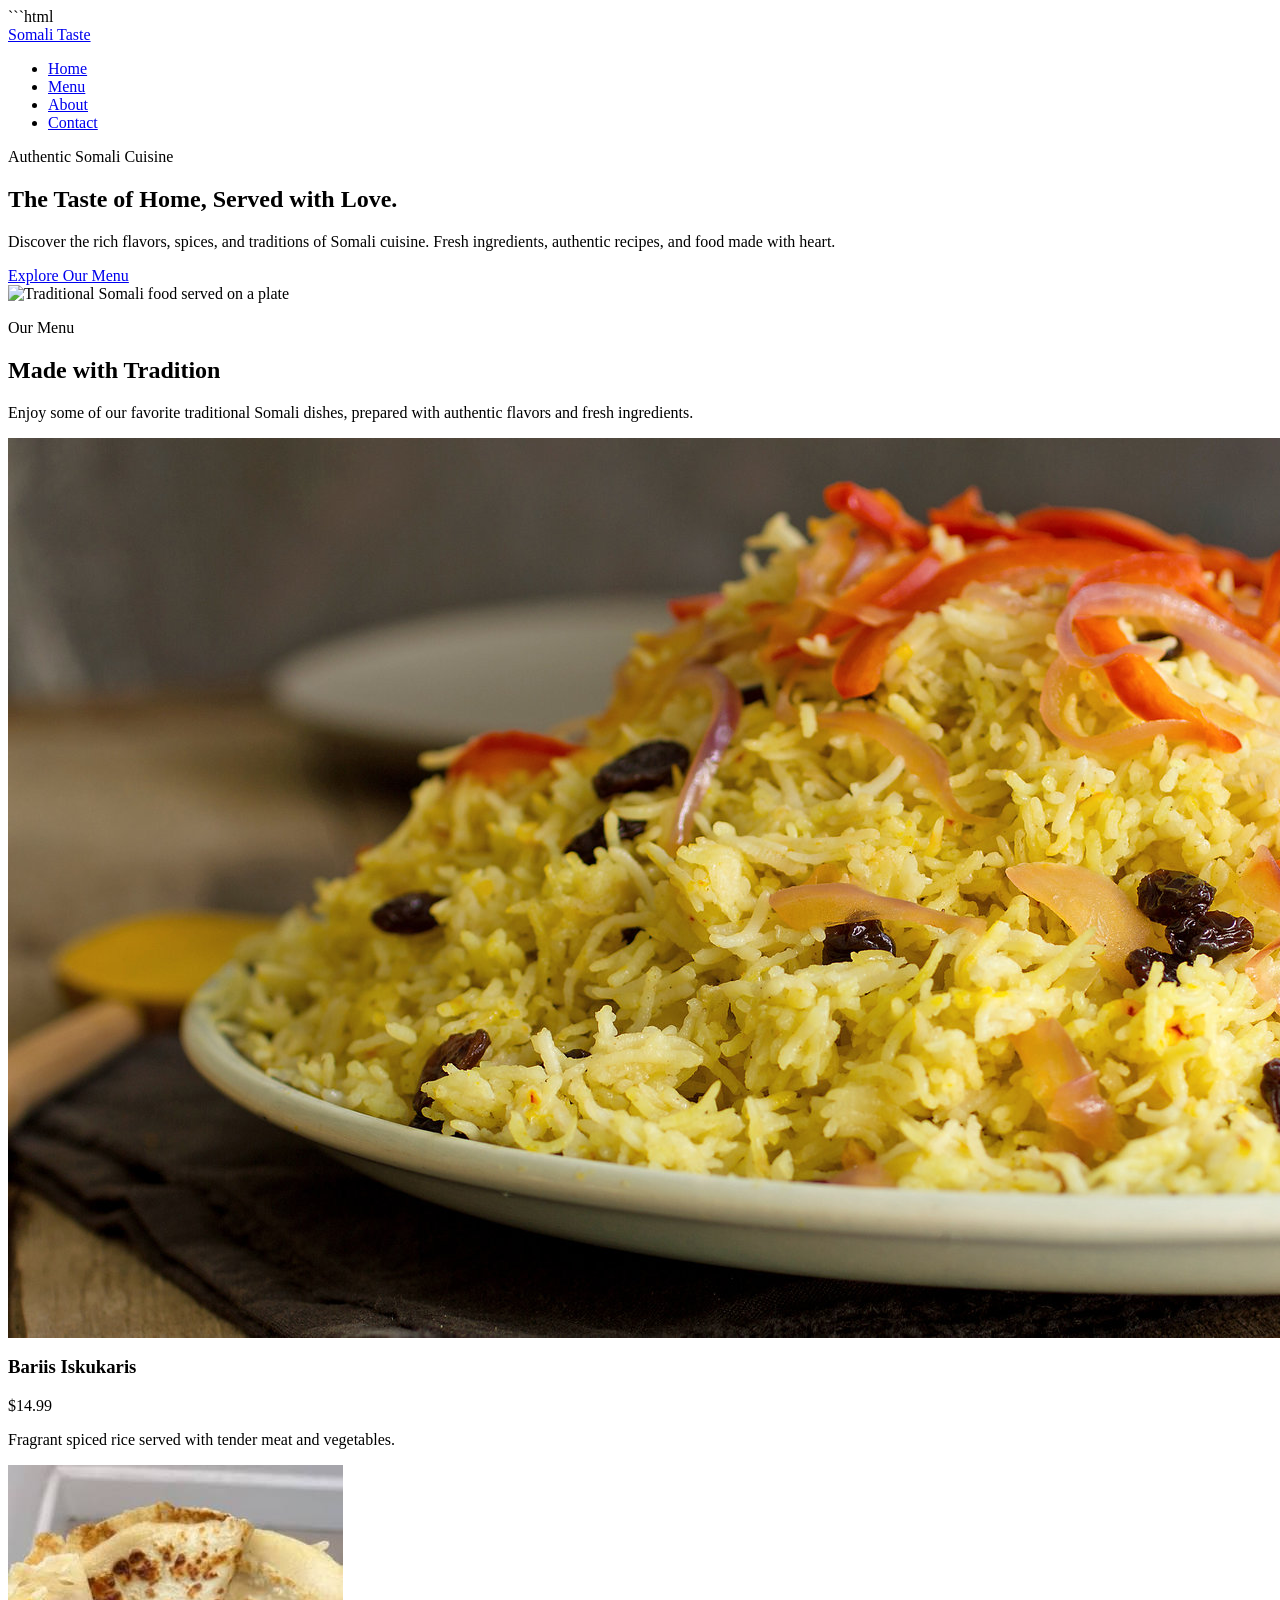
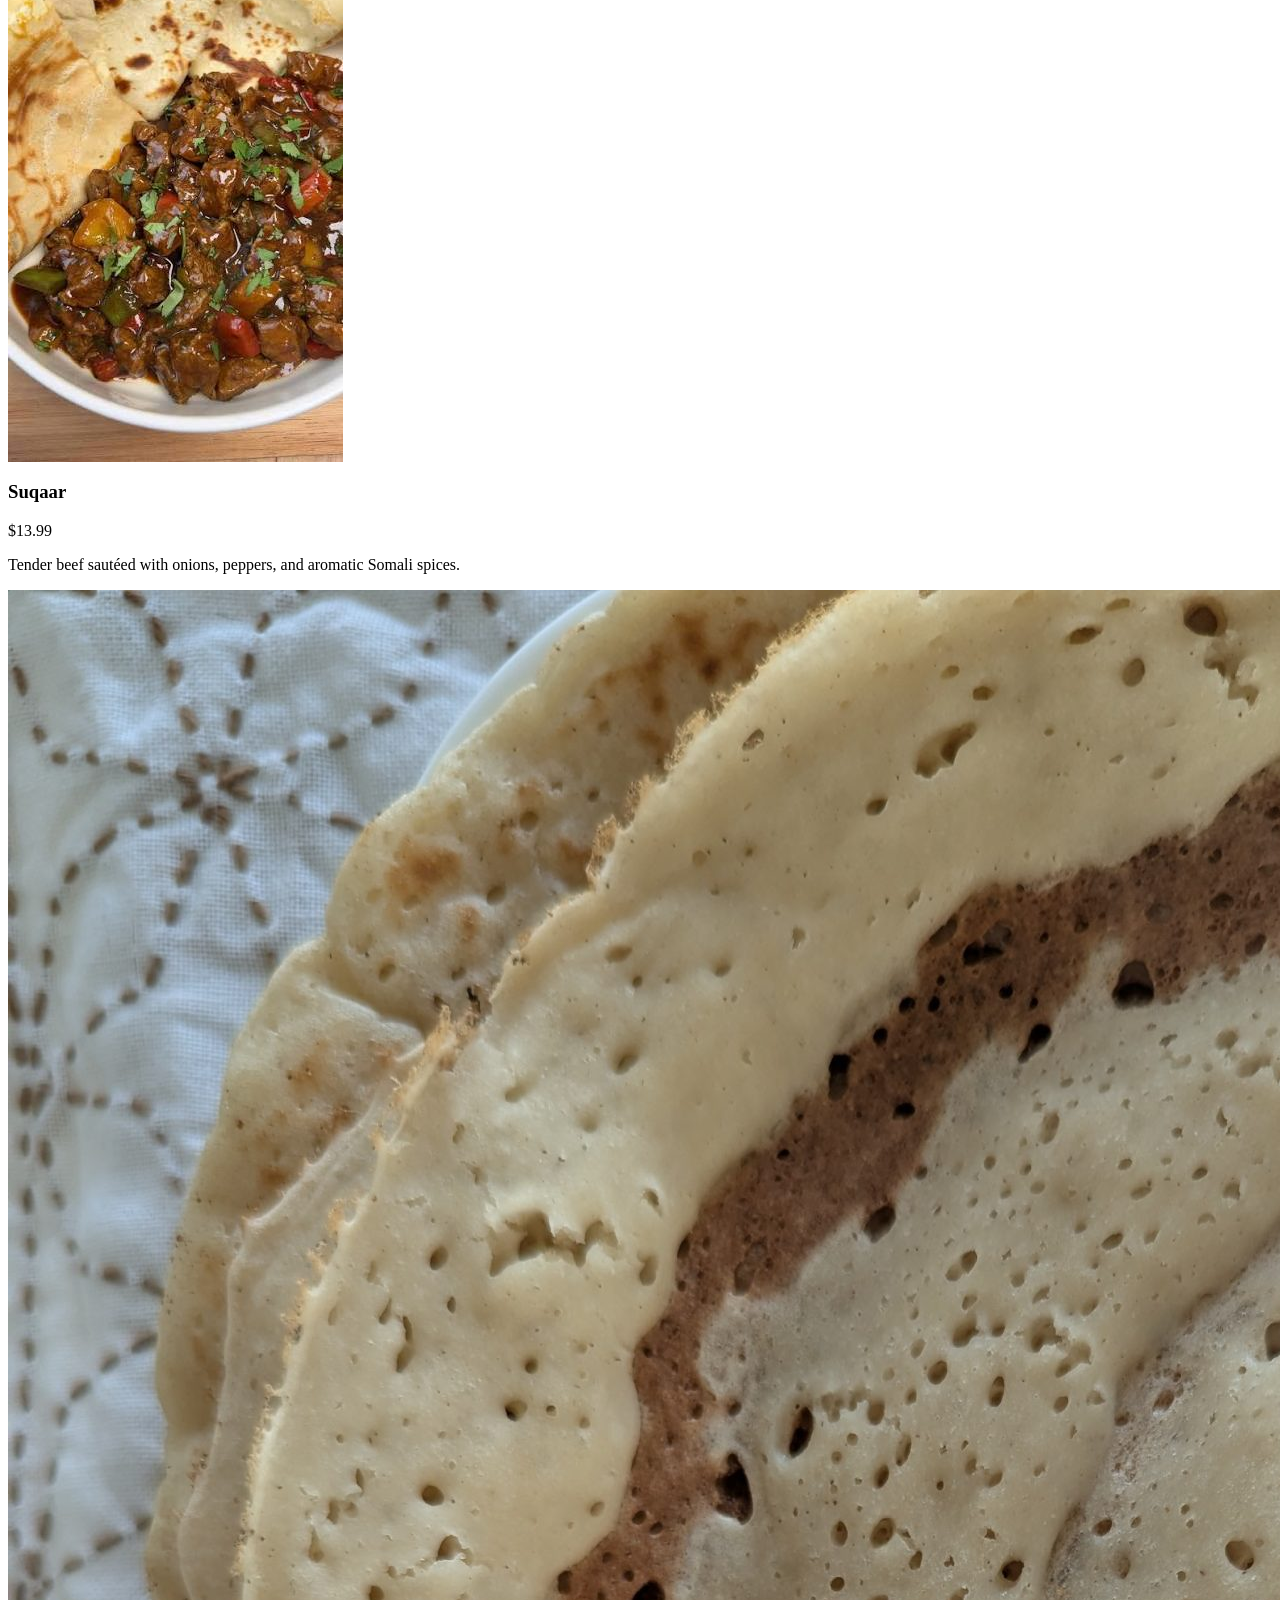
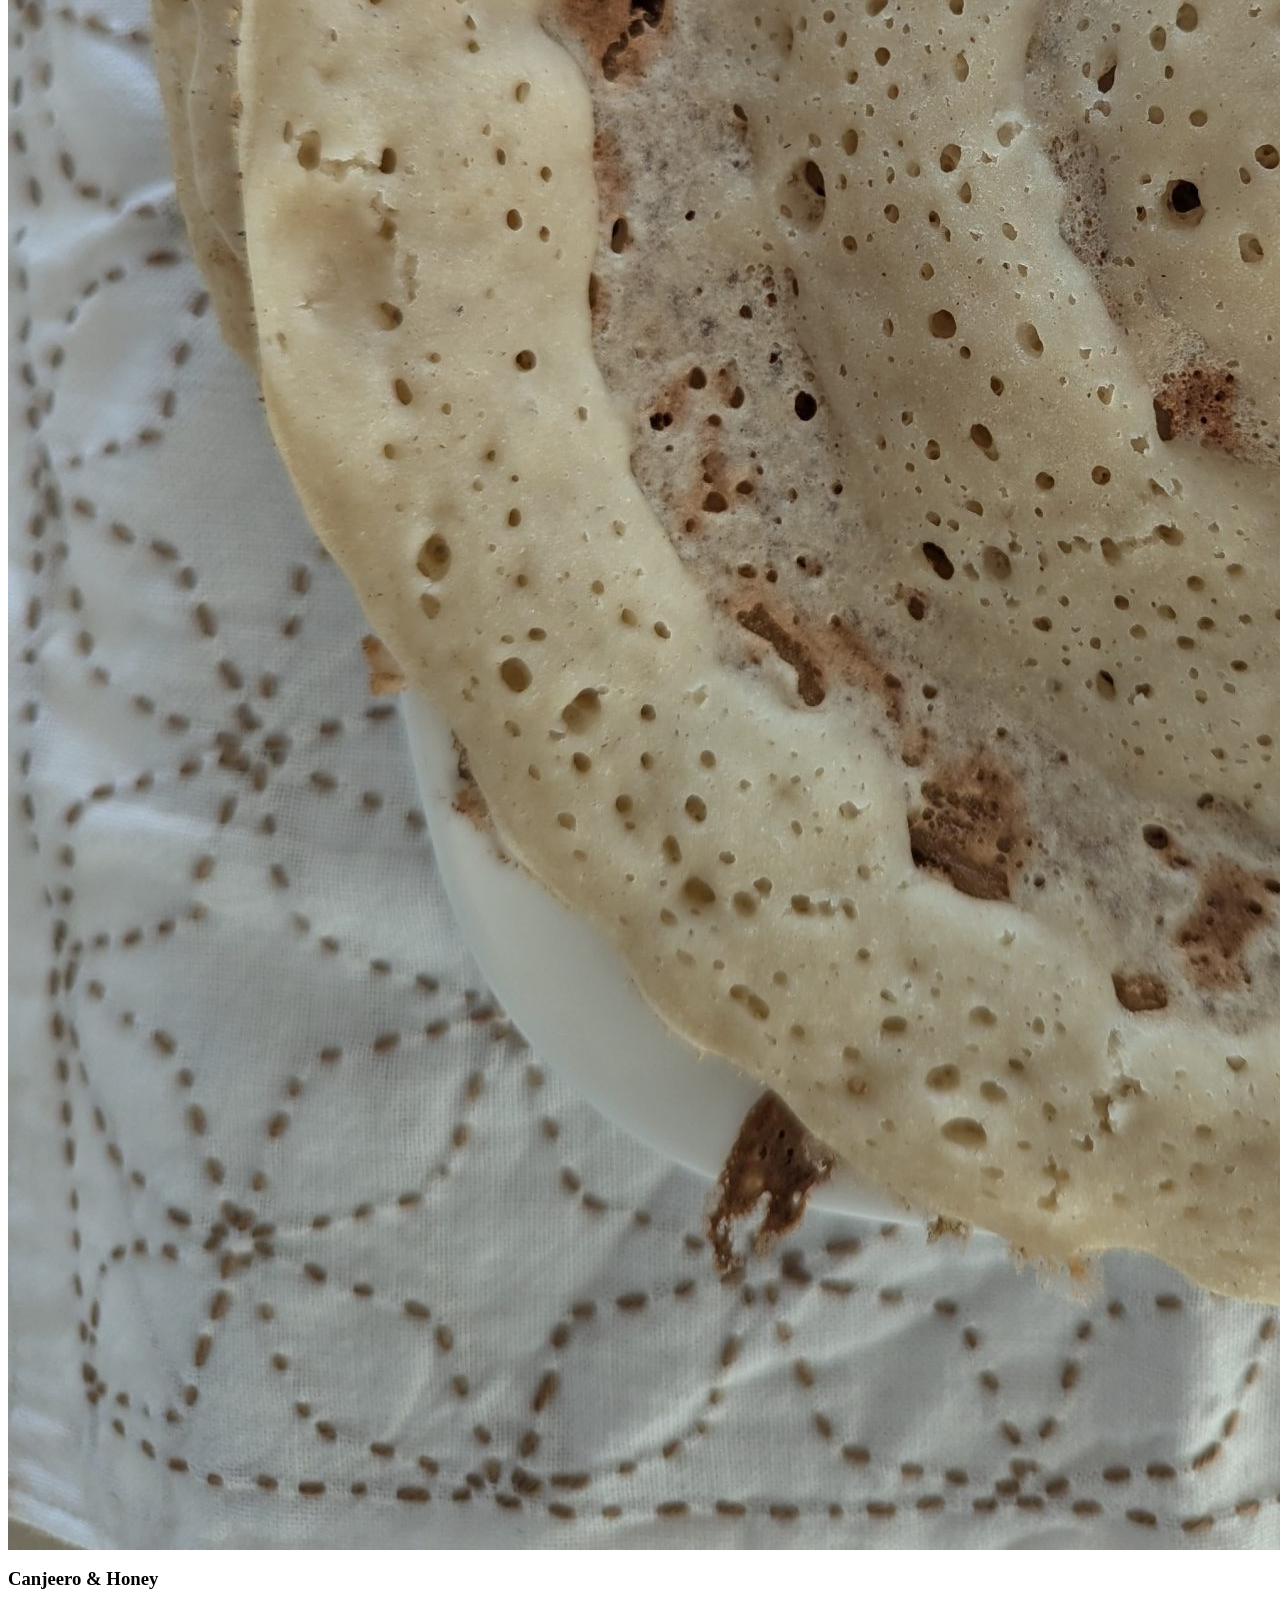
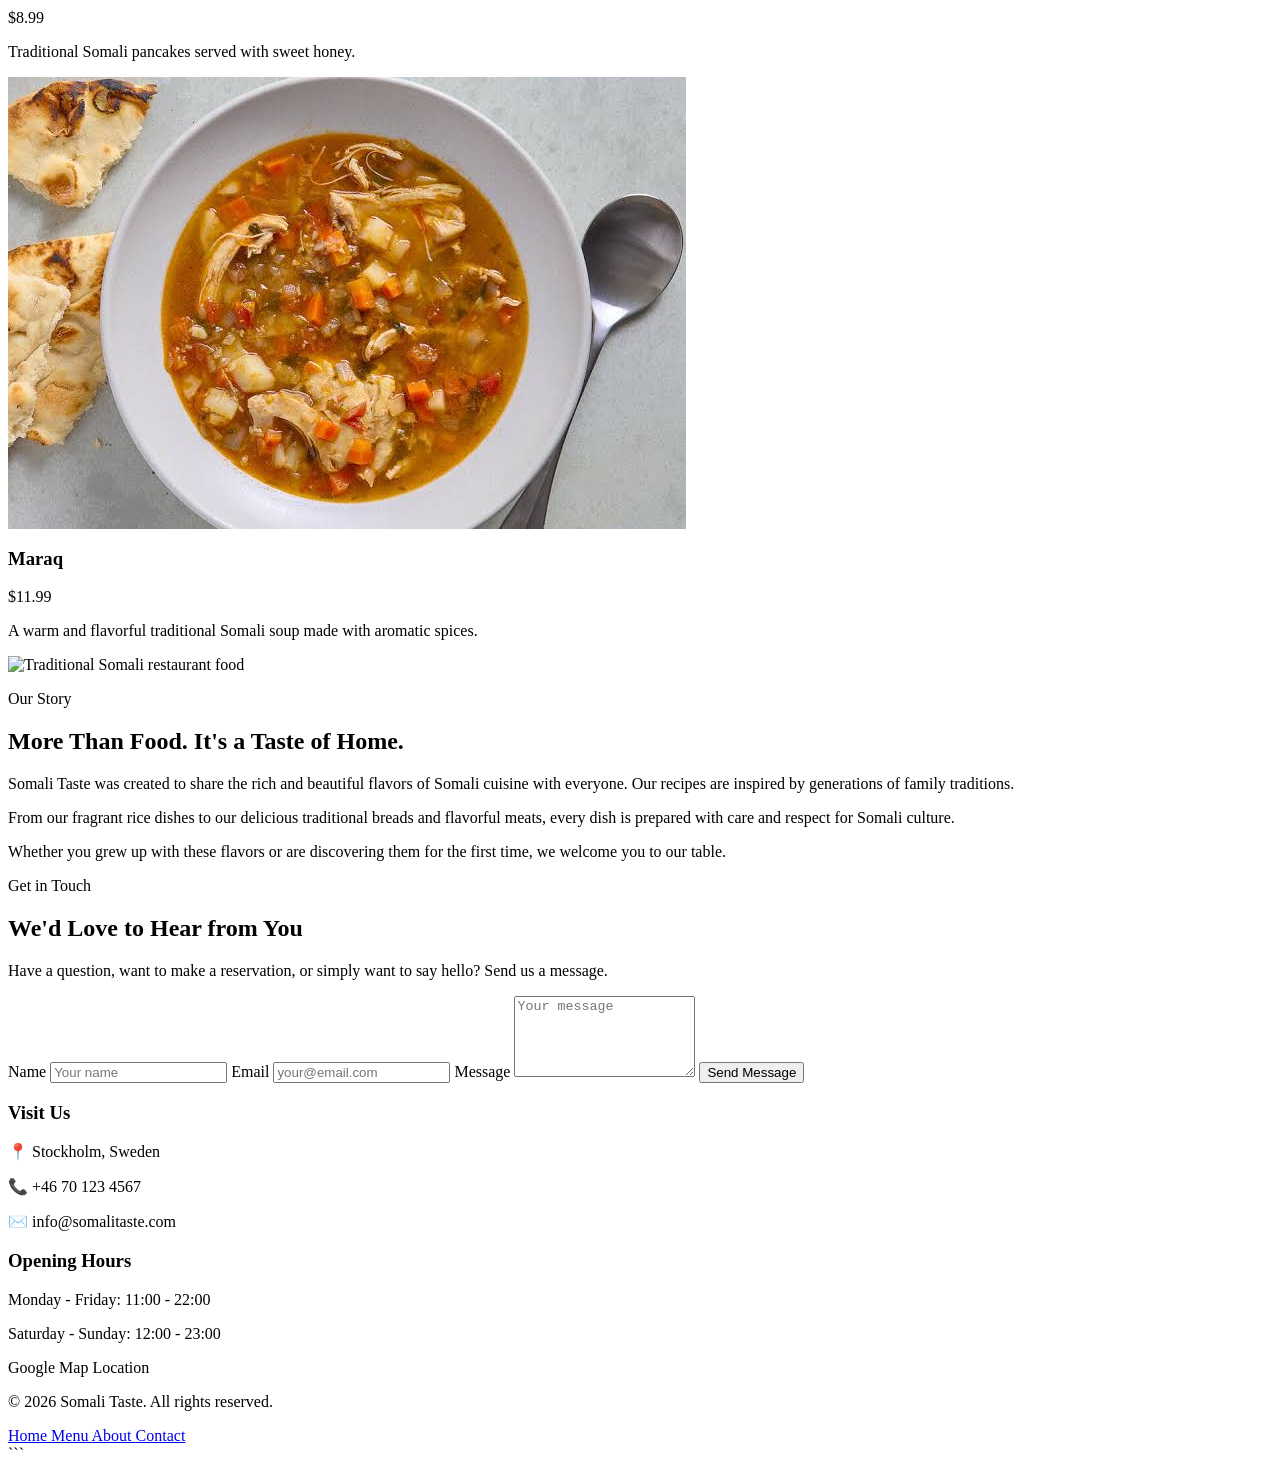
==== week-02/somali-taste-polished/index.html @ df677e1d "📁 Add images folder for polished restaurant project" ====
```html
<!DOCTYPE html>
<html lang="en">
<head>
    <meta charset="UTF-8">
    <meta name="viewport" content="width=device-width, initial-scale=1.0">

    <title>Somali Taste | Authentic Somali Cuisine</title>

    <link rel="stylesheet" href="style.css">
</head>

<body>

    <!-- Navigation -->
    <header class="site-header">
        <nav class="navbar">

            <a href="#home" class="logo">
                Somali Taste
            </a>

            <ul class="nav-links">
                <li><a href="#home">Home</a></li>
                <li><a href="#menu">Menu</a></li>
                <li><a href="#about">About</a></li>
                <li><a href="#contact">Contact</a></li>
            </ul>

        </nav>
    </header>


    <main>

        <!-- Hero Section -->
        <section id="home" class="hero">

            <div class="hero-content">

                <p class="eyebrow">
                    Authentic Somali Cuisine
                </p>

                <h1>
                    The Taste of Home,
                    Served with Love.
                </h1>

                <p>
                    Discover the rich flavors, spices, and traditions of Somali
                    cuisine. Fresh ingredients, authentic recipes, and food made
                    with heart.
                </p>

                <a href="#menu" class="button">
                    Explore Our Menu
                </a>

            </div>

            <div class="hero-image">
                <img
                    src="images/hero-food.jpg"
                    alt="Traditional Somali food served on a plate"
                >
            </div>

        </section>


        <!-- Menu Section -->
        <section id="menu" class="menu-section">

            <div class="section-heading">

                <p class="eyebrow">
                    Our Menu
                </p>

                <h2>
                    Made with Tradition
                </h2>

                <p>
                    Enjoy some of our favorite traditional Somali dishes,
                    prepared with authentic flavors and fresh ingredients.
                </p>

            </div>


            <div class="menu-grid">

                <article class="menu-card">

                    <img
                        src="images/bariis.jpg"
                        alt="Bariis Iskukaris with meat"
                    >

                    <div class="menu-card-content">

                        <div class="menu-card-header">
                            <h3>Bariis Iskukaris</h3>
                            <span>$14.99</span>
                        </div>

                        <p>
                            Fragrant spiced rice served with tender meat
                            and vegetables.
                        </p>

                    </div>

                </article>


                <article class="menu-card">

                    <img
                        src="images/suqaar.jpg"
                        alt="Somali suqaar dish"
                    >

                    <div class="menu-card-content">

                        <div class="menu-card-header">
                            <h3>Suqaar</h3>
                            <span>$13.99</span>
                        </div>

                        <p>
                            Tender beef sautéed with onions, peppers,
                            and aromatic Somali spices.
                        </p>

                    </div>

                </article>


                <article class="menu-card">

                    <img
                        src="images/canjeero.jpg"
                        alt="Traditional Somali canjeero"
                    >

                    <div class="menu-card-content">

                        <div class="menu-card-header">
                            <h3>Canjeero & Honey</h3>
                            <span>$8.99</span>
                        </div>

                        <p>
                            Traditional Somali pancakes served with
                            sweet honey.
                        </p>

                    </div>

                </article>


                <article class="menu-card">

                    <img
                        src="images/maraq.jpg"
                        alt="Traditional Somali soup"
                    >

                    <div class="menu-card-content">

                        <div class="menu-card-header">
                            <h3>Maraq</h3>
                            <span>$11.99</span>
                        </div>

                        <p>
                            A warm and flavorful traditional Somali soup
                            made with aromatic spices.
                        </p>

                    </div>

                </article>

            </div>

        </section>


        <!-- About Section -->
        <section id="about" class="about-section">

            <div class="about-image">

                <img
                    src="images/about-restaurant.jpg"
                    alt="Traditional Somali restaurant food"
                >

            </div>


            <div class="about-content">

                <p class="eyebrow">
                    Our Story
                </p>

                <h2>
                    More Than Food.
                    It's a Taste of Home.
                </h2>

                <p>
                    Somali Taste was created to share the rich and beautiful
                    flavors of Somali cuisine with everyone. Our recipes are
                    inspired by generations of family traditions.
                </p>

                <p>
                    From our fragrant rice dishes to our delicious traditional
                    breads and flavorful meats, every dish is prepared with
                    care and respect for Somali culture.
                </p>

                <p>
                    Whether you grew up with these flavors or are discovering
                    them for the first time, we welcome you to our table.
                </p>

            </div>

        </section>


        <!-- Contact Section -->
        <section id="contact" class="contact-section">

            <div class="section-heading">

                <p class="eyebrow">
                    Get in Touch
                </p>

                <h2>
                    We'd Love to Hear from You
                </h2>

                <p>
                    Have a question, want to make a reservation, or simply
                    want to say hello? Send us a message.
                </p>

            </div>


            <div class="contact-container">


                <!-- Contact Form -->
                <form class="contact-form">

                    <label for="name">
                        Name
                    </label>

                    <input
                        type="text"
                        id="name"
                        name="name"
                        placeholder="Your name"
                        required
                    >


                    <label for="email">
                        Email
                    </label>

                    <input
                        type="email"
                        id="email"
                        name="email"
                        placeholder="your@email.com"
                        required
                    >


                    <label for="message">
                        Message
                    </label>

                    <textarea
                        id="message"
                        name="message"
                        rows="5"
                        placeholder="Your message"
                        required
                    ></textarea>


                    <button type="submit" class="button">
                        Send Message
                    </button>

                </form>


                <!-- Contact Information -->
                <div class="contact-info">

                    <h3>
                        Visit Us
                    </h3>

                    <p>
                        📍 Stockholm, Sweden
                    </p>

                    <p>
                        📞 +46 70 123 4567
                    </p>

                    <p>
                        ✉️ info@somalitaste.com
                    </p>


                    <h3>
                        Opening Hours
                    </h3>

                    <p>
                        Monday - Friday: 11:00 - 22:00
                    </p>

                    <p>
                        Saturday - Sunday: 12:00 - 23:00
                    </p>


                    <!-- Google Map Placeholder -->
                    <div class="map-placeholder">
                        <p>
                            Google Map Location
                        </p>
                    </div>

                </div>

            </div>

        </section>

    </main>


    <!-- Footer -->
    <footer class="site-footer">

        <p>
            © 2026 Somali Taste. All rights reserved.
        </p>

        <div class="footer-links">

            <a href="#home">
                Home
            </a>

            <a href="#menu">
                Menu
            </a>

            <a href="#about">
                About
            </a>

            <a href="#contact">
                Contact
            </a>

        </div>

    </footer>

</body>
</html>
```
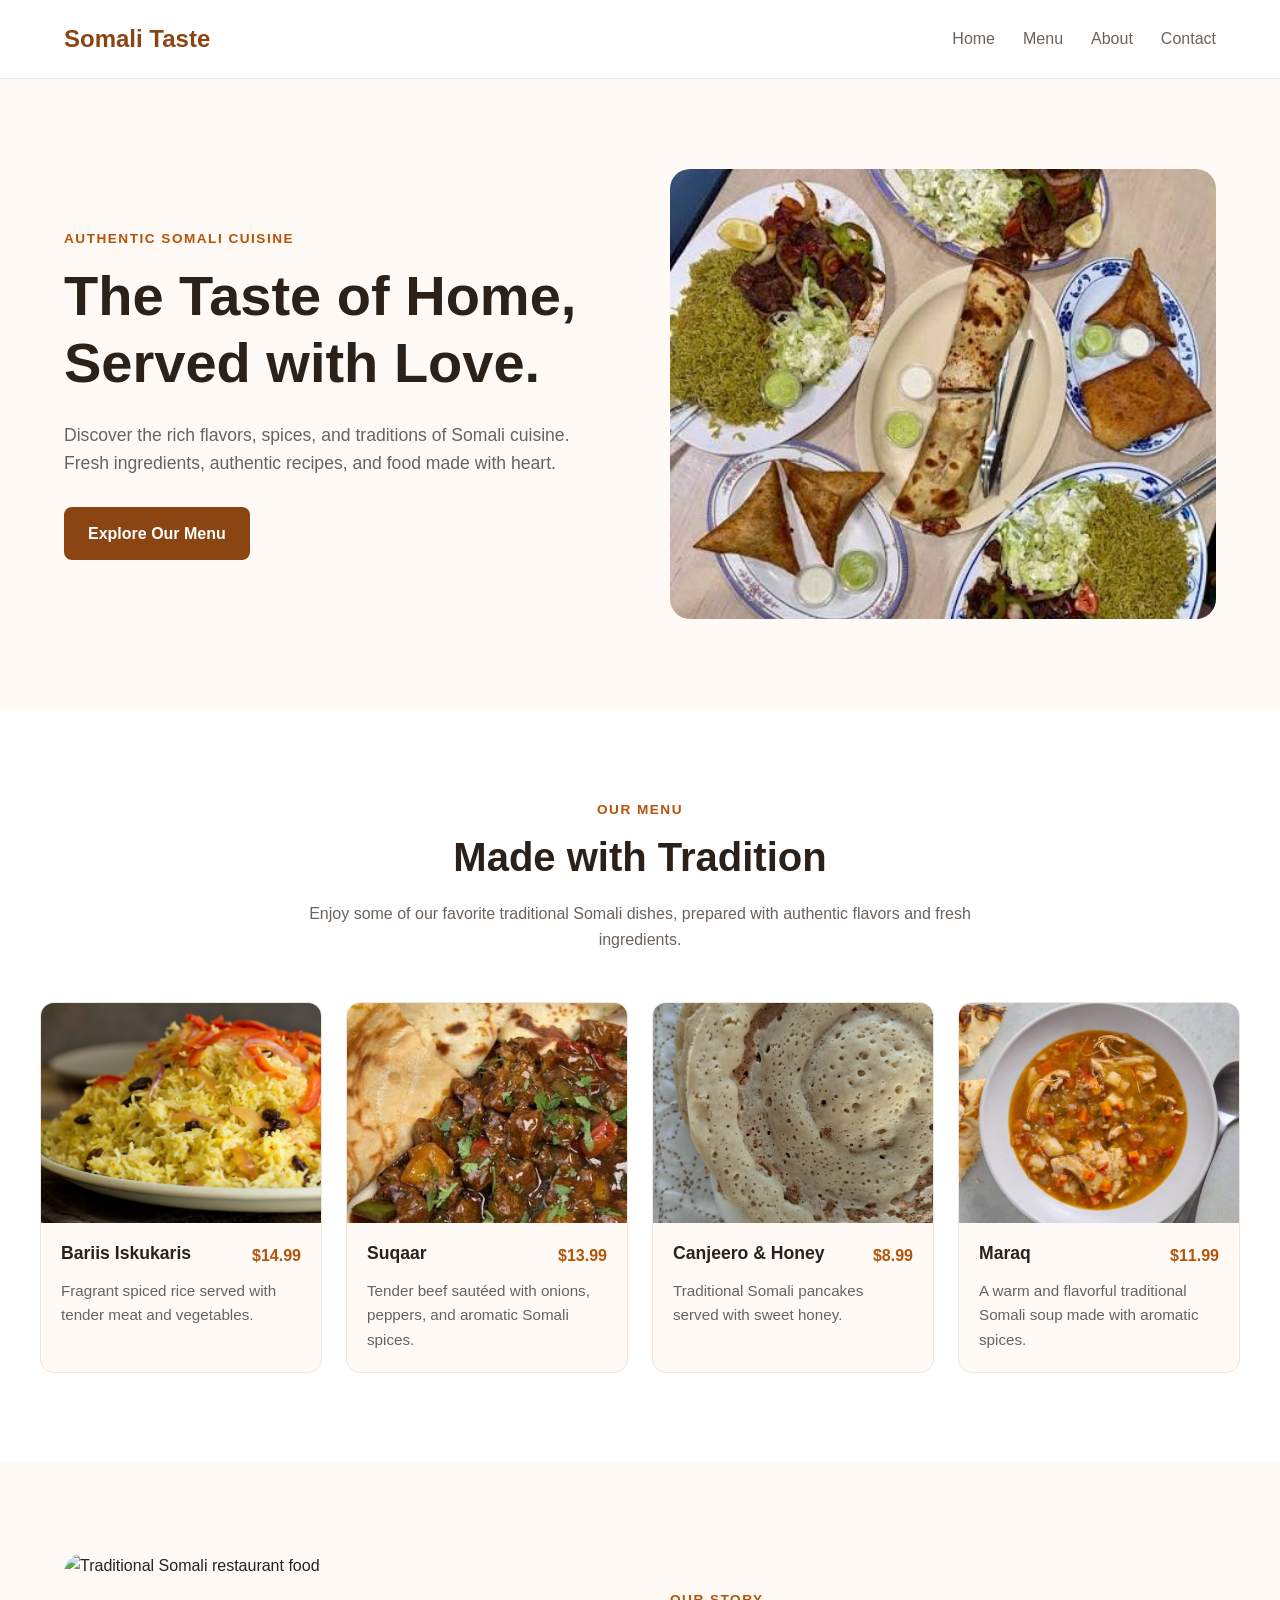
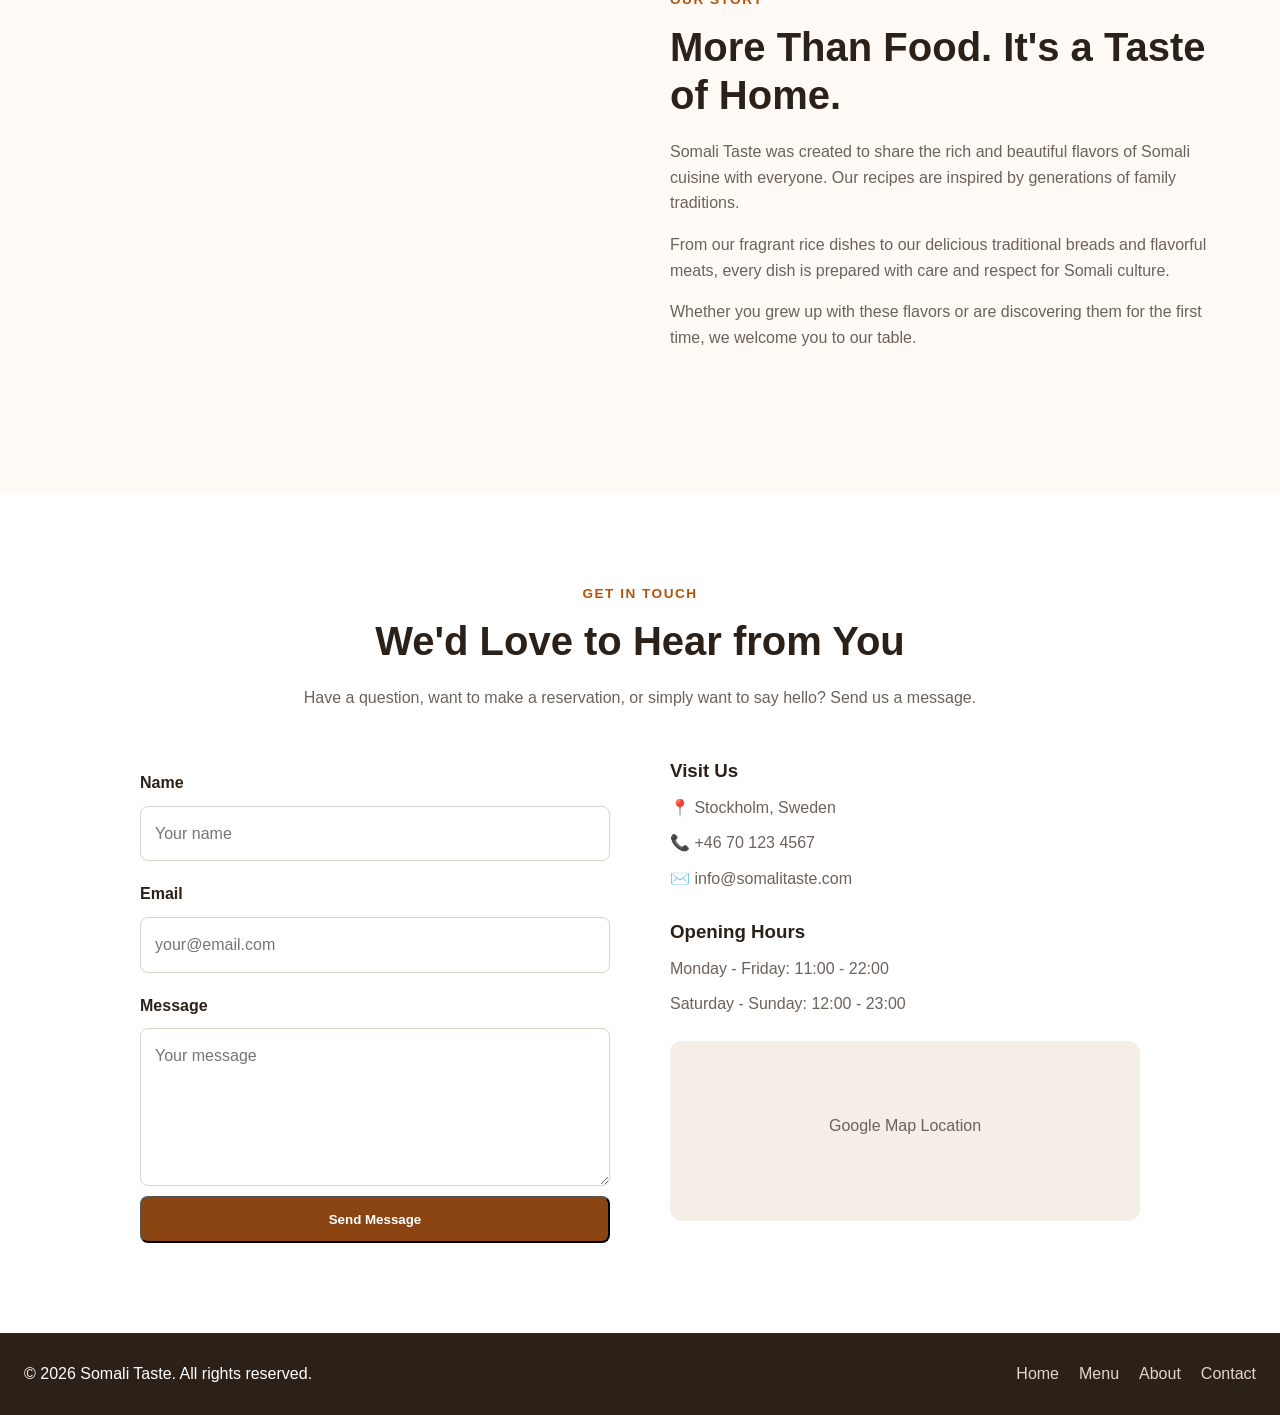
==== commit 1007bdd1: "✨ Polish Somali Taste restaurant website" ====
--- a/week-02/somali-taste-polished/index.html
+++ b/week-02/somali-taste-polished/index.html
@@ -1,4 +1,4 @@
-```html
+
 <!DOCTYPE html>
 <html lang="en">
 <head>
@@ -7,7 +7,7 @@
 
     <title>Somali Taste | Authentic Somali Cuisine</title>
 
-    <link rel="stylesheet" href="style.css">
+    <link rel="stylesheet" href="index.css">
 </head>
 
 <body>
@@ -61,7 +61,7 @@
 
             <div class="hero-image">
                 <img
-                    src="images/hero-food.jpg"
+                    src="images/image.jpeg"
                     alt="Traditional Somali food served on a plate"
                 >
             </div>
@@ -391,5 +391,5 @@
 
 </body>
 </html>
-```
-
+
+
--- a/week-02/somali-taste-polished/index.css
+++ b/week-02/somali-taste-polished/index.css
@@ -0,0 +1,443 @@
+
+/* =========================
+   RESET
+========================= */
+
+* {
+    margin: 0;
+    padding: 0;
+    box-sizing: border-box;
+}
+
+
+/* =========================
+   GLOBAL STYLES
+========================= */
+
+html {
+    scroll-behavior: smooth;
+}
+
+body {
+    font-family: Arial, sans-serif;
+    background-color: #fffaf5;
+    color: #2b2118;
+    line-height: 1.6;
+}
+
+img {
+    width: 100%;
+    display: block;
+}
+
+a {
+    color: inherit;
+    text-decoration: none;
+}
+
+ul {
+    list-style: none;
+}
+
+
+/* =========================
+   HEADER & NAVIGATION
+========================= */
+
+.site-header {
+    background-color: #ffffff;
+    border-bottom: 1px solid #eee5dc;
+    position: sticky;
+    top: 0;
+    z-index: 10;
+}
+
+.navbar {
+    max-width: 1200px;
+    margin: 0 auto;
+    padding: 20px 24px;
+
+    display: flex;
+    justify-content: space-between;
+    align-items: center;
+}
+
+.logo {
+    color: #8b4513;
+    font-size: 1.5rem;
+    font-weight: bold;
+}
+
+.nav-links {
+    display: flex;
+    gap: 28px;
+}
+
+.nav-links a {
+    color: #6b625b;
+    font-weight: 500;
+    transition: color 0.3s ease;
+}
+
+.nav-links a:hover {
+    color: #8b4513;
+}
+
+
+/* =========================
+   REUSABLE STYLES
+========================= */
+
+.eyebrow {
+    color: #b45309;
+    font-size: 0.85rem;
+    font-weight: bold;
+    letter-spacing: 1.5px;
+    text-transform: uppercase;
+    margin-bottom: 12px;
+}
+
+h1,
+h2,
+h3 {
+    line-height: 1.2;
+}
+
+h2 {
+    font-size: 2.5rem;
+    margin-bottom: 20px;
+}
+
+.button {
+    display: inline-block;
+    background-color: #8b4513;
+    color: #ffffff;
+    padding: 14px 24px;
+    border-radius: 8px;
+    font-weight: bold;
+    transition: background-color 0.3s ease,
+                transform 0.3s ease;
+}
+
+.button:hover {
+    background-color: #6f350f;
+    transform: translateY(-2px);
+}
+
+
+/* =========================
+   HERO SECTION
+========================= */
+
+.hero {
+    max-width: 1200px;
+    margin: 0 auto;
+    padding: 90px 24px;
+
+    display: flex;
+    align-items: center;
+    gap: 60px;
+}
+
+.hero-content {
+    flex: 1;
+}
+
+.hero-content h1 {
+    font-size: 3.5rem;
+    margin-bottom: 24px;
+}
+
+.hero-content > p:not(.eyebrow) {
+    color: #6b625b;
+    font-size: 1.1rem;
+    max-width: 550px;
+    margin-bottom: 30px;
+}
+
+.hero-image {
+    flex: 1;
+}
+
+.hero-image img {
+    height: 450px;
+    object-fit: cover;
+    border-radius: 20px;
+}
+
+
+/* =========================
+   MENU SECTION
+========================= */
+
+.menu-section {
+    background-color: #ffffff;
+    padding: 90px 24px;
+}
+
+.section-heading {
+    max-width: 700px;
+    margin: 0 auto 50px;
+    text-align: center;
+}
+
+.section-heading > p:last-child {
+    color: #6b625b;
+}
+
+.menu-grid {
+    max-width: 1200px;
+    margin: 0 auto;
+
+    display: grid;
+    grid-template-columns: repeat(4, 1fr);
+    gap: 24px;
+}
+
+.menu-card {
+    overflow: hidden;
+    background-color: #fffaf5;
+    border: 1px solid #eee5dc;
+    border-radius: 14px;
+
+    transition: transform 0.3s ease,
+                box-shadow 0.3s ease;
+}
+
+.menu-card:hover {
+    transform: translateY(-6px);
+    box-shadow: 0 12px 30px rgba(0, 0, 0, 0.1);
+}
+
+.menu-card img {
+    height: 220px;
+    object-fit: cover;
+}
+
+.menu-card-content {
+    padding: 20px;
+}
+
+.menu-card-header {
+    display: flex;
+    justify-content: space-between;
+    gap: 16px;
+    margin-bottom: 10px;
+}
+
+.menu-card h3 {
+    font-size: 1.1rem;
+}
+
+.menu-card-header span {
+    color: #b45309;
+    font-weight: bold;
+    white-space: nowrap;
+}
+
+.menu-card p {
+    color: #6b625b;
+    font-size: 0.95rem;
+}
+
+
+/* =========================
+   ABOUT SECTION
+========================= */
+
+.about-section {
+    max-width: 1200px;
+    margin: 0 auto;
+    padding: 90px 24px;
+
+    display: flex;
+    align-items: center;
+    gap: 60px;
+}
+
+.about-image,
+.about-content {
+    flex: 1;
+}
+
+.about-image img {
+    height: 450px;
+    object-fit: cover;
+    border-radius: 20px;
+}
+
+.about-content p:not(.eyebrow) {
+    color: #6b625b;
+    margin-bottom: 16px;
+}
+
+
+/* =========================
+   CONTACT SECTION
+========================= */
+
+.contact-section {
+    background-color: #ffffff;
+    padding: 90px 24px;
+}
+
+.contact-container {
+    max-width: 1000px;
+    margin: 0 auto;
+
+    display: flex;
+    gap: 60px;
+}
+
+.contact-form,
+.contact-info {
+    flex: 1;
+}
+
+.contact-form {
+    display: flex;
+    flex-direction: column;
+    gap: 10px;
+}
+
+.contact-form label {
+    font-weight: bold;
+    margin-top: 10px;
+}
+
+.contact-form input,
+.contact-form textarea {
+    width: 100%;
+    padding: 14px;
+
+    border: 1px solid #ddd2c8;
+    border-radius: 8px;
+
+    font: inherit;
+}
+
+.contact-form textarea {
+    resize: vertical;
+}
+
+.contact-form input:focus,
+.contact-form textarea:focus {
+    outline: 2px solid #b45309;
+    border-color: transparent;
+}
+
+.contact-info h3 {
+    margin-bottom: 12px;
+}
+
+.contact-info p {
+    color: #6b625b;
+    margin-bottom: 10px;
+}
+
+.contact-info h3:not(:first-child) {
+    margin-top: 30px;
+}
+
+.map-placeholder {
+    min-height: 180px;
+    margin-top: 24px;
+
+    display: flex;
+    justify-content: center;
+    align-items: center;
+
+    background-color: #f5eee7;
+    border-radius: 12px;
+    color: #8b4513;
+}
+
+
+/* =========================
+   FOOTER
+========================= */
+
+.site-footer {
+    background-color: #2b2118;
+    color: #ffffff;
+
+    padding: 28px 24px;
+
+    display: flex;
+    justify-content: space-between;
+    align-items: center;
+    gap: 20px;
+}
+
+.footer-links {
+    display: flex;
+    gap: 20px;
+}
+
+.footer-links a {
+    color: #e5d5c7;
+}
+
+.footer-links a:hover {
+    color: #ffffff;
+}
+
+
+/* =========================
+   RESPONSIVE DESIGN
+========================= */
+
+@media (max-width: 900px) {
+
+    .menu-grid {
+        grid-template-columns: repeat(2, 1fr);
+    }
+
+    .hero-content h1 {
+        font-size: 2.8rem;
+    }
+
+}
+
+
+@media (max-width: 768px) {
+
+    .nav-links {
+        display: none;
+    }
+
+    .hero {
+        flex-direction: column;
+        padding-top: 60px;
+    }
+
+    .hero-content h1 {
+        font-size: 2.5rem;
+    }
+
+    .hero-image img {
+        height: 350px;
+    }
+
+    .menu-grid {
+        grid-template-columns: 1fr;
+    }
+
+    .about-section {
+        flex-direction: column;
+    }
+
+    .about-image img {
+        height: 350px;
+    }
+
+    .contact-container {
+        flex-direction: column;
+    }
+
+    .site-footer {
+        flex-direction: column;
+        text-align: center;
+    }
+
+}
